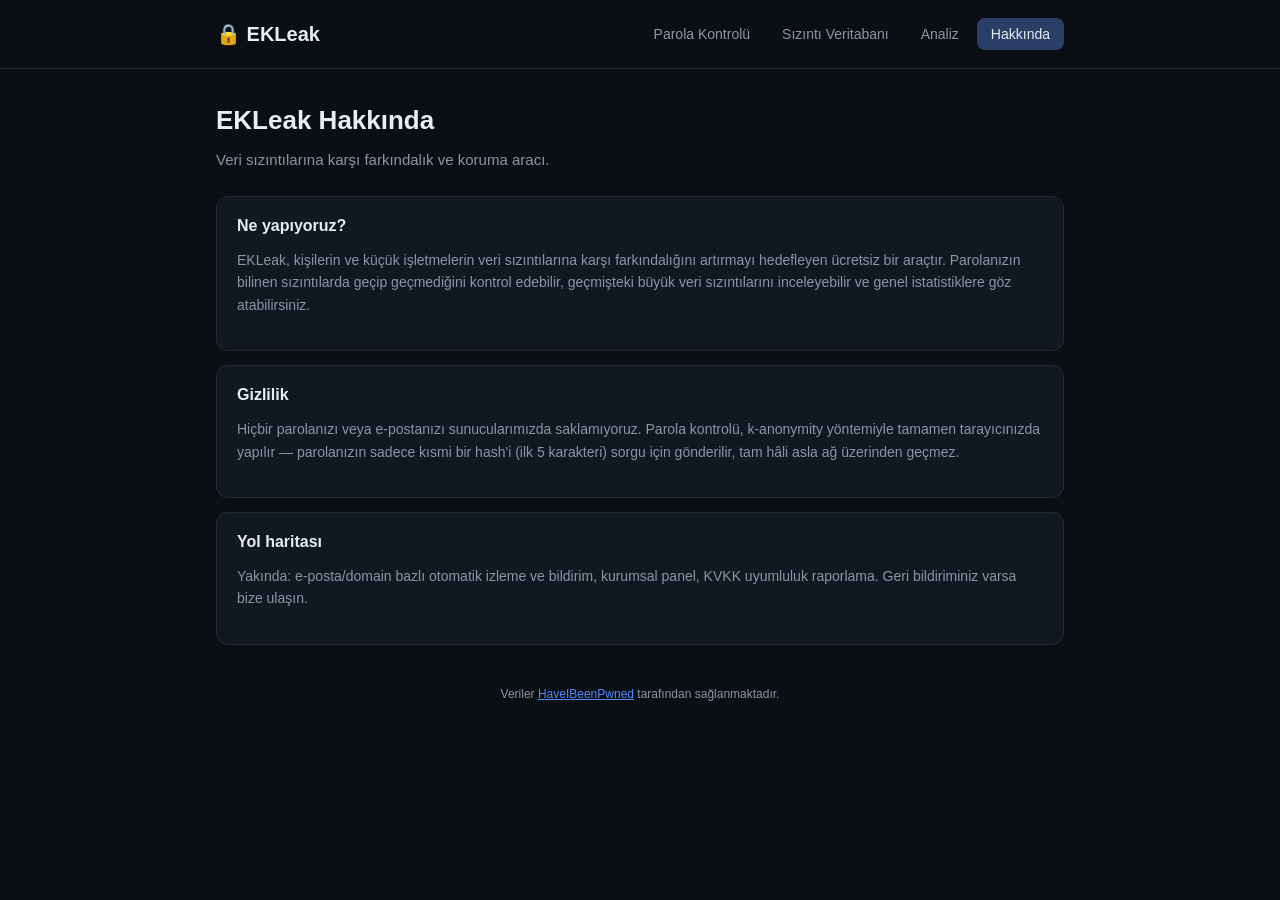
==== about.html @ 46724f38 "Add files via upload" ====
<!DOCTYPE html>
<html lang="tr">
<head>
<meta charset="UTF-8" />
<meta name="viewport" content="width=device-width, initial-scale=1.0" />
<title>EKLeak — Hakkında</title>
<link rel="stylesheet" href="styles.css" />
</head>
<body>

<nav class="topnav">
  <div class="inner">
    <a href="index.html" class="brand">🔒 EKLeak</a>
    <div class="navlinks">
      <a href="index.html">Parola Kontrolü</a>
      <a href="breaches.html">Sızıntı Veritabanı</a>
      <a href="analytics.html">Analiz</a>
      <a href="about.html" class="active">Hakkında</a>
    </div>
  </div>
</nav>

<div class="page">
  <h1>EKLeak Hakkında</h1>
  <p class="tagline">Veri sızıntılarına karşı farkındalık ve koruma aracı.</p>

  <div class="card">
    <h2 style="margin-top:0; font-size:16px;">Ne yapıyoruz?</h2>
    <p class="muted" style="line-height:1.6; font-size:14px;">
      EKLeak, kişilerin ve küçük işletmelerin veri sızıntılarına karşı farkındalığını artırmayı hedefleyen ücretsiz bir araçtır.
      Parolanızın bilinen sızıntılarda geçip geçmediğini kontrol edebilir, geçmişteki büyük veri sızıntılarını inceleyebilir
      ve genel istatistiklere göz atabilirsiniz.
    </p>
  </div>

  <div class="card">
    <h2 style="margin-top:0; font-size:16px;">Gizlilik</h2>
    <p class="muted" style="line-height:1.6; font-size:14px;">
      Hiçbir parolanızı veya e-postanızı sunucularımızda saklamıyoruz. Parola kontrolü, k-anonymity yöntemiyle tamamen
      tarayıcınızda yapılır — parolanızın sadece kısmi bir hash'i (ilk 5 karakteri) sorgu için gönderilir, tam hâli asla
      ağ üzerinden geçmez.
    </p>
  </div>

  <div class="card">
    <h2 style="margin-top:0; font-size:16px;">Yol haritası</h2>
    <p class="muted" style="line-height:1.6; font-size:14px;">
      Yakında: e-posta/domain bazlı otomatik izleme ve bildirim, kurumsal panel, KVKK uyumluluk raporlama.
      Geri bildiriminiz varsa bize ulaşın.
    </p>
  </div>

  <footer class="pagefooter">
    Veriler <a href="https://haveibeenpwned.com/" target="_blank" rel="noopener">HaveIBeenPwned</a> tarafından sağlanmaktadır.
  </footer>
</div>

</body>
</html>
---- styles.css ----
:root {
  --bg: #0b0f14;
  --card: #121821;
  --border: #232b36;
  --text: #e6edf3;
  --muted: #8b96a5;
  --accent: #4f8cff;
  --accent-dim: #2a3f66;
  --danger: #ff5c5c;
  --safe: #3ddc97;
  --warn: #ffb547;
}
* { box-sizing: border-box; }
body {
  margin: 0;
  background: var(--bg);
  color: var(--text);
  font-family: -apple-system, BlinkMacSystemFont, "Segoe UI", Roboto, sans-serif;
}
.page { max-width: 880px; margin: 0 auto; padding: 0 16px 64px; }

/* Nav */
nav.topnav {
  border-bottom: 1px solid var(--border);
  margin-bottom: 36px;
}
nav.topnav .inner {
  max-width: 880px;
  margin: 0 auto;
  padding: 18px 16px;
  display: flex;
  align-items: center;
  justify-content: space-between;
  flex-wrap: wrap;
  gap: 12px;
}
.brand { font-size: 20px; font-weight: 700; display: flex; align-items: center; gap: 6px; color: var(--text); text-decoration: none; }
.navlinks { display: flex; gap: 4px; }
.navlinks a {
  color: var(--muted);
  text-decoration: none;
  font-size: 14px;
  padding: 8px 14px;
  border-radius: 8px;
  transition: background 0.15s, color 0.15s;
}
.navlinks a:hover { background: var(--card); color: var(--text); }
.navlinks a.active { background: var(--accent-dim); color: var(--text); }

h1 { font-size: 26px; margin: 0 0 6px; }
.tagline { color: var(--muted); margin-bottom: 28px; font-size: 15px; }

.card {
  background: var(--card);
  border: 1px solid var(--border);
  border-radius: 12px;
  padding: 20px;
  margin-bottom: 14px;
}

input[type="password"], input[type="text"], input[type="search"] {
  padding: 13px 16px;
  border-radius: 10px;
  border: 1px solid var(--border);
  background: var(--card);
  color: var(--text);
  font-size: 15px;
  outline: none;
  width: 100%;
}
input:focus { border-color: var(--accent); }

button {
  padding: 13px 20px;
  border-radius: 10px;
  border: none;
  background: var(--accent);
  color: white;
  font-size: 15px;
  font-weight: 600;
  cursor: pointer;
  white-space: nowrap;
}
button:disabled { opacity: 0.5; cursor: not-allowed; }
button.secondary { background: var(--card); border: 1px solid var(--border); color: var(--text); }

.tag {
  font-size: 12px;
  background: #1e2836;
  color: var(--muted);
  padding: 3px 9px;
  border-radius: 6px;
  display: inline-block;
}
.tags { display: flex; flex-wrap: wrap; gap: 6px; }

.muted { color: var(--muted); }
.status-safe { color: var(--safe); font-weight: 600; }
.status-danger { color: var(--danger); font-weight: 600; }
.error { color: var(--danger); font-size: 14px; }
.loading { color: var(--muted); font-size: 14px; }

.stat-grid {
  display: grid;
  grid-template-columns: repeat(auto-fit, minmax(150px, 1fr));
  gap: 12px;
  margin-bottom: 24px;
}
.stat-box {
  background: var(--card);
  border: 1px solid var(--border);
  border-radius: 12px;
  padding: 18px;
  text-align: center;
}
.stat-num { font-size: 26px; font-weight: 700; color: var(--accent); }
.stat-label { font-size: 12px; color: var(--muted); margin-top: 4px; }

section { margin-bottom: 36px; }
section h2 { font-size: 18px; margin-bottom: 14px; }

footer.pagefooter {
  color: var(--muted);
  font-size: 12px;
  margin-top: 40px;
  text-align: center;
  line-height: 1.6;
}
footer.pagefooter a { color: var(--accent); }
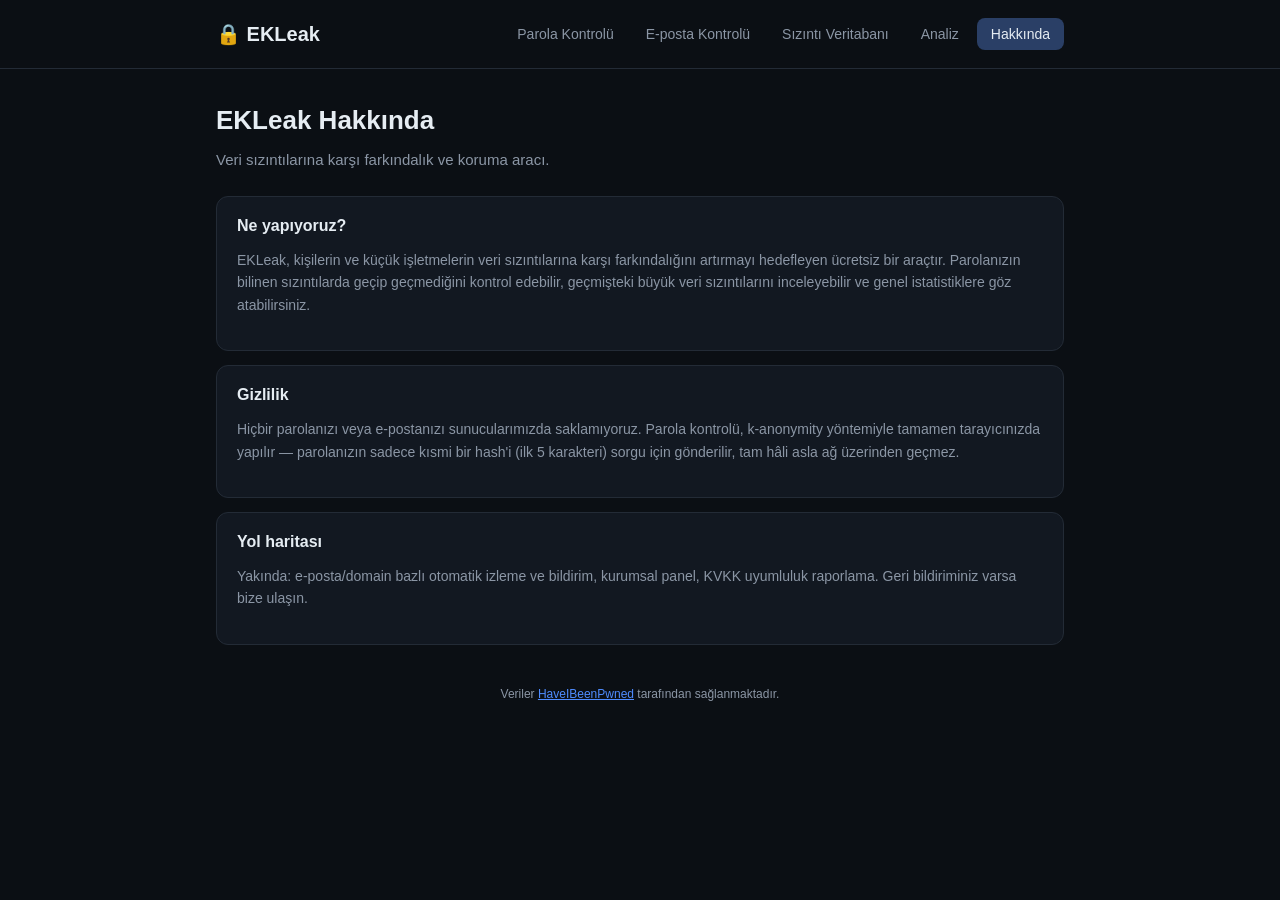
==== commit 491990b1: "Add files via upload" ====
--- a/about.html
+++ b/about.html
@@ -13,6 +13,7 @@
     <a href="index.html" class="brand">🔒 EKLeak</a>
     <div class="navlinks">
       <a href="index.html">Parola Kontrolü</a>
+      <a href="email-check.html">E-posta Kontrolü</a>
       <a href="breaches.html">Sızıntı Veritabanı</a>
       <a href="analytics.html">Analiz</a>
       <a href="about.html" class="active">Hakkında</a>
